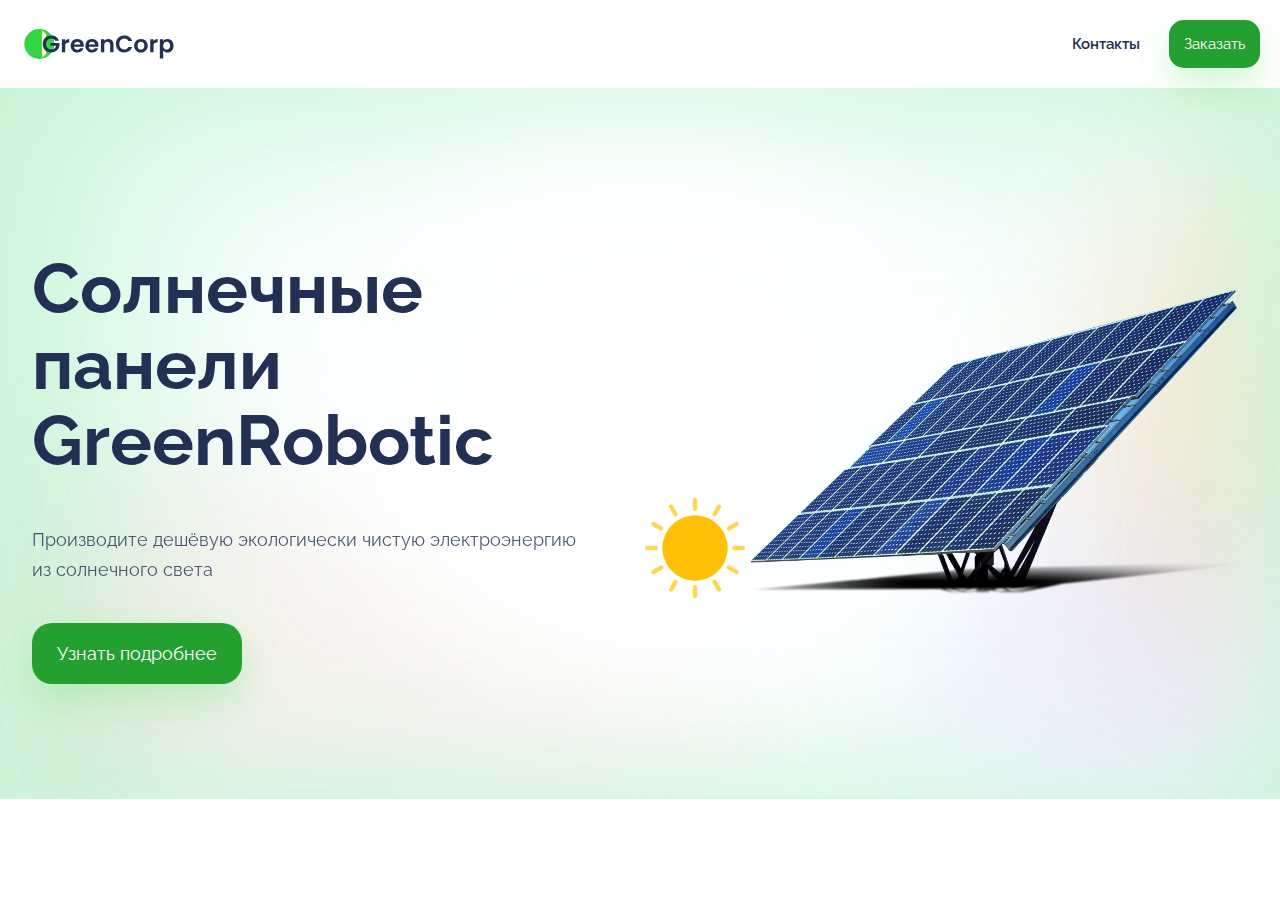
==== index.html @ 7b823dea "Добавил шапку и первую секцию" ====
<html>

<head>
  <title>Солнечные батареи GreenCorp</title>
  <link rel="stylesheet" href="main.css">
  <link href="https://fonts.googleapis.com/css2?family=Raleway :wght@100 ; 300 ; 400 ; 500; 600; 700 ; 800&display=swap"
    rel="stylesheet">
</head>

<body>
  <header>
    <img class="header__logo" src="img/src/logo.svg">
    <div class="header__controls">
      <a href="#contacts">Контакты</a>
      <button>Заказать</button>
    </div>
  </header>
  <section class="about">
    <div class="about__info">
      <h1>Солнечные панели GreenRobotic</h1>
      <p>Производите дешёвую экологически чистую электроэнергию из солнечного света</p>
      <Button>Узнать подробнее</Button>
    </div>
    <div class="about__images">
      <img class="about__sun-image" src="img/sun.png">
      <img class="about__image" src="img/solar-panel.png">
    </div>
  </section>
</body>

</html>
---- main.css ----
body {
	font-family: 'Raleway', sans-serif;
	color: #213053;
	margin: 0;

}
header {
	display: flex;
	justify-content: space-between;
	align-items: center;
	padding: 20px;
}

.header__logo {
	height: 30px;
}

a {
text-decoration: none;
color: #213053;
}
header a {
	font-size: 15px;
	font-weight: 600;
	margin-right: 25px;
}

button {
	font-family: 'Raleway', sans-serif;
	font-size: 15px;
	color: #fff;
	background-color: #23a030;
	border: none;
	border-radius: 15px;
	cursor: pointer;
	box-shadow: 0 16px 36px rgb(52 213 68 / 22%);
	padding: 15px;
}

.about__image {
width: 500px;
}
.about__sun-image {
	width: 100px;
	height: 100px;
}

.about {
	display: flex;
	justify-content: space-around;
	align-items: center;
	padding-top: 115px;
	padding-bottom: 115px;
}
.about h1 {
	font-size: 70px;
	line-height: 76px;
}

.about p{
	font-size: 18px;
	line-height: 30px;
	opacity: 0.8;
}
.about button {
	font-size: 18px;
	border-radius: 20px;
	margin-top: 20px;
	padding-top: 20px;
	padding-bottom: 20px;
	padding-left: 25px;
	padding-right: 25px;
}

.about__info {
	max-width: 550px;
}

.about {
	background: url('img/back.png') no-repeat;
	background-position: center;
	background-size: cover;
}
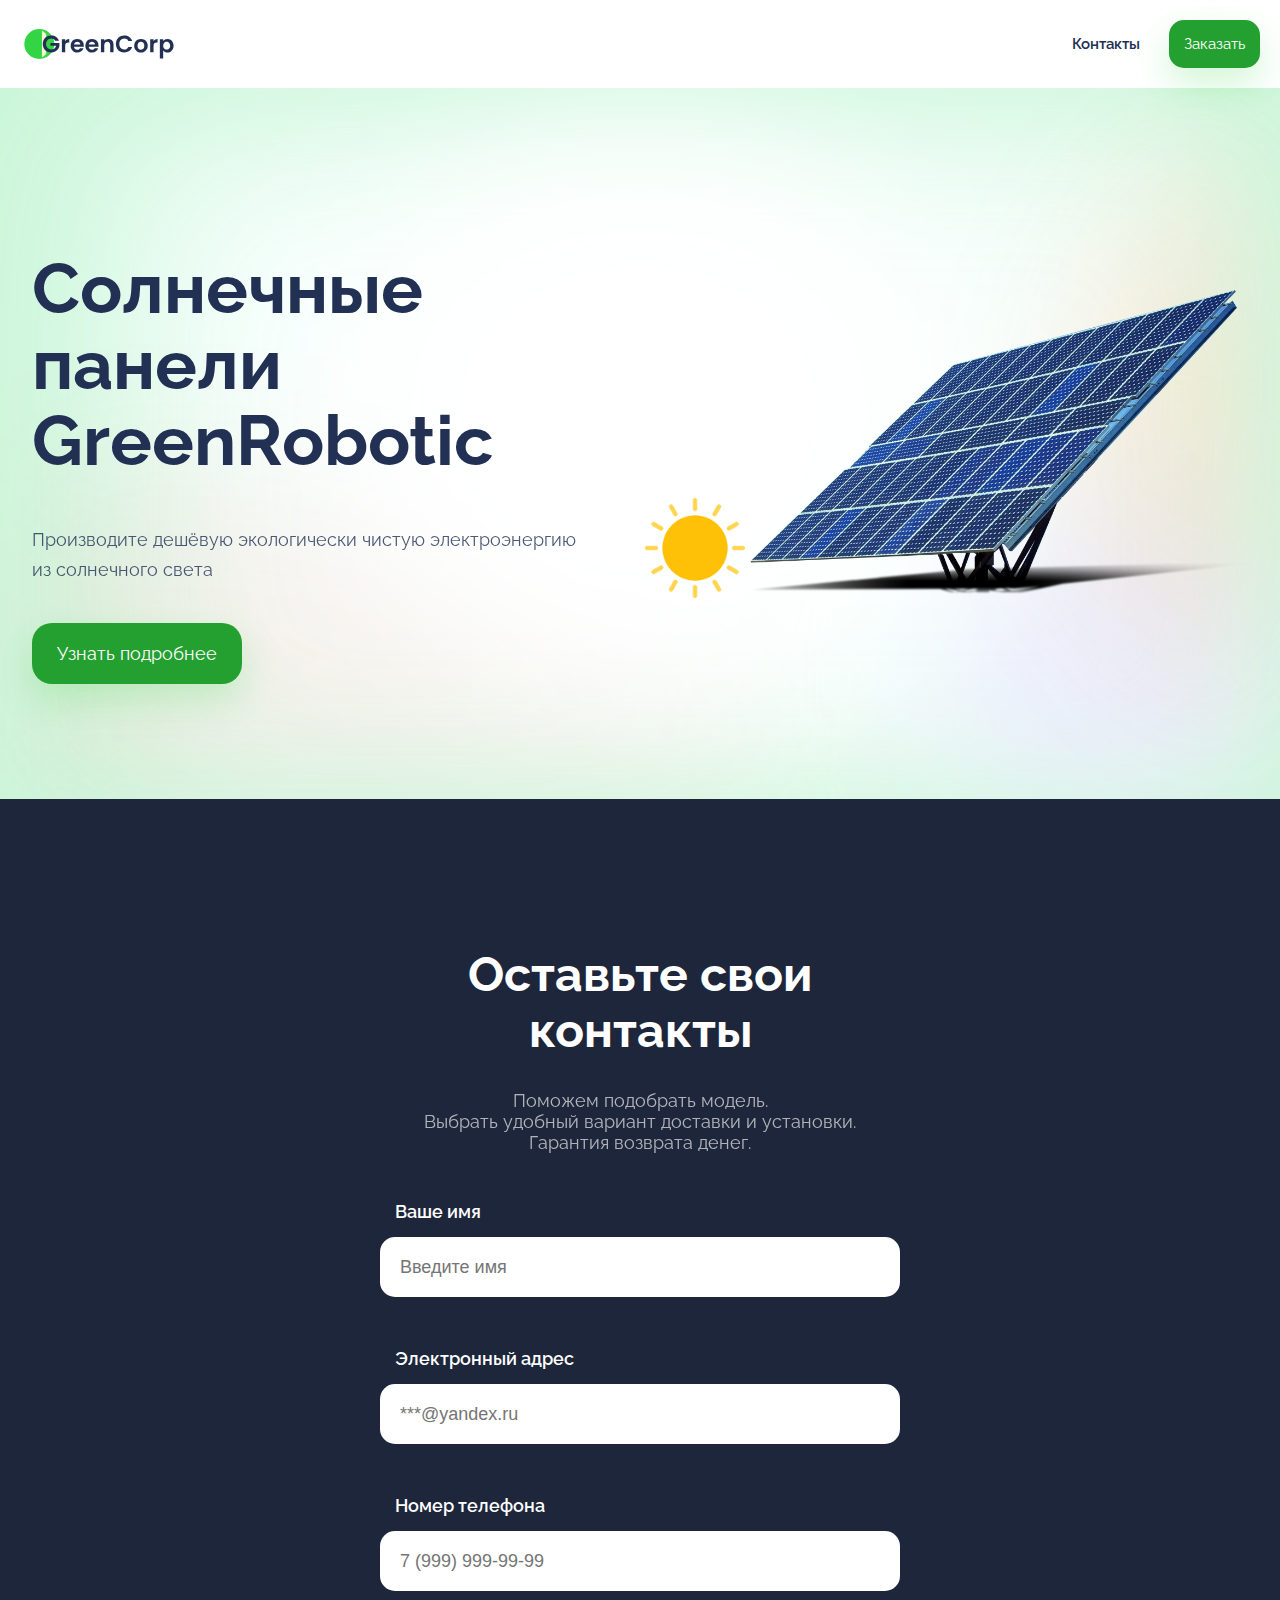
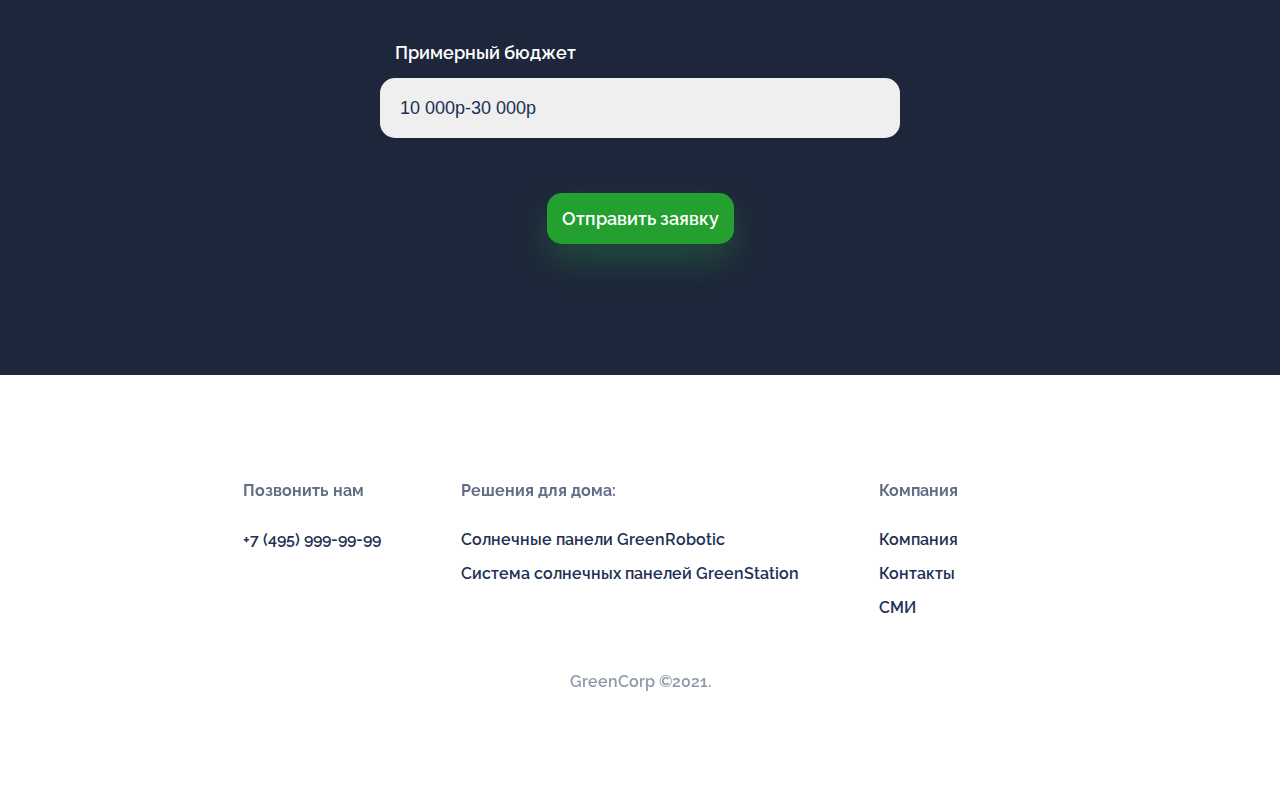
==== commit a03dc4c5: "Вторая версия проекта" ====
--- a/index.html
+++ b/index.html
@@ -26,6 +26,66 @@
       <img class="about__image" src="img/solar-panel.png">
     </div>
   </section>
+  <section class="form">
+    <div class="form__container">
+      <h1>Оставьте свои контакты</h1>
+      <p>
+        Поможем подобрать модель.
+        <br>
+        Выбрать удобный вариант доставки и установки.
+        <br>
+        Гарантия возврата денег.
+      </p>
+      <form>
+        <div class="form__group">
+          <label for="name">Ваше имя</label>
+          <input type="text" placeholder="Введите имя" id="name">
+          <p></p>
+          <label for="email">Электронный адрес</label>
+          <input type="email" placeholder="***@yandex.ru" id="email">
+          <p></p>
+          <label for="phone">Номер телефона</label>
+          <input type="tel" placeholder="7 (999) 999-99-99" id="phone">
+          <p></p>
+          <label for="budget">Примерный бюджет</label>
+          <select id="budget">
+            <option value="10-30">10 000р-30 000р</option>
+            <option value="30-60">30 000р-60 000р</option>
+            <option value="60-100">60 000р-100 000р</option>
+            <option value="100+">100 000р</option>
+          </select>
+        </div>
+        <button type="submit" class="form__submit">Отправить заявку</button>
+      </form>
+    </div>
+  </section>
 </body>
-
+<footer>
+  <div class="footer__container">
+    <div class="footer__group">
+      <h3>Позвонить нам</h3>
+      <div class="footer__links">
+        <a href="tel:74959999999">+7 (495) 999-99-99</a>
+      </div>
+    </div>
+    <div class="footer__group">
+      <h3>Решения для дома:</h3>
+      <div class="footer__links">
+        <a href="#">Солнечные панели GreenRobotic</a>
+        <a href="#">Система солнечных панелей GreenStation</a>
+      </div>
+    </div>
+    <div class="footer__group">
+      <h3>Компания</h3>
+      <div class="footer__links">
+        <a href="#">Компания</a>
+        <a href="#">Контакты</a>
+        <a href="#">СМИ</a>
+      </div>
+    </div>
+ </div>
+  <div class="footer__copyright">
+    <p>GreenCorp ©2021.</p>
+  </div>
+</footer>
 </html>--- a/main.css
+++ b/main.css
@@ -4,6 +4,7 @@
 	margin: 0;
 
 }
+
 header {
 	display: flex;
 	justify-content: space-between;
@@ -16,9 +17,10 @@
 }
 
 a {
-text-decoration: none;
-color: #213053;
+	text-decoration: none;
+	color: #213053;
 }
+
 header a {
 	font-size: 15px;
 	font-weight: 600;
@@ -36,10 +38,15 @@
 	box-shadow: 0 16px 36px rgb(52 213 68 / 22%);
 	padding: 15px;
 }
+button:hover{
+	background-color: #f6980c;
+	box-shadow: 0 16px 36px rgba(246 152 12/20%);
+	transition: background-color 0.3s ease-in;
+}
+.about__image {
+	width: 500px;
+}
 
-.about__image {
-width: 500px;
-}
 .about__sun-image {
 	width: 100px;
 	height: 100px;
@@ -52,16 +59,18 @@
 	padding-top: 115px;
 	padding-bottom: 115px;
 }
+
 .about h1 {
 	font-size: 70px;
 	line-height: 76px;
 }
 
-.about p{
+.about p {
 	font-size: 18px;
 	line-height: 30px;
 	opacity: 0.8;
 }
+
 .about button {
 	font-size: 18px;
 	border-radius: 20px;
@@ -80,4 +89,110 @@
 	background: url('img/back.png') no-repeat;
 	background-position: center;
 	background-size: cover;
-}+}
+
+.form__container {
+	width: 550px;
+}
+
+.form {
+	display: flex;
+	align-items: center;
+	flex-direction: row;
+	justify-content: center;
+	background-color: #1D263A;
+	color: #fff;
+	padding-top: 115px;
+	padding-bottom: 115px;
+	text-align: center;
+}
+
+.form h1 {
+	font-size: 48px;
+}
+
+.form p {
+	font-size: 18px;
+	opacity: 0.65;
+}
+
+.form__group {
+	display: flex;
+	flex-direction: column;
+	text-align: left;
+	font-size: 18px;
+	font-weight: 600;
+	padding: 15px;
+}
+
+.form label {
+	font-size: 18px;
+	font-weight: 600;
+	margin: 15px;
+}
+
+.form input {
+	font-size: 18px;
+	color: #213053;
+	height: 60px;
+	padding: 0px 20px 0px 20px;
+	border-radius: 15px;
+	border: none;
+}
+
+.form select {
+	font-size: 18px;
+	color: #213053;
+	height: 60px;
+	padding: 0px 20px 0px 20px;
+	border-radius: 15px;
+	border: none;
+}
+
+.form__submit {
+	font-size: 18px;
+	font-weight: 600;
+	margin-top: 40px;
+}
+
+select {
+	appearance: none;
+}
+
+input {
+	outline: none;
+}
+
+footer{
+	padding:90 20 90 20;
+	font-size: 16px;
+	font-weight: 600;
+}
+
+.footer__container{
+	display: flex;
+	justify-content: center;
+}
+.footer__copyright{
+	margin-top: 40px;
+	text-align: center;
+	opacity: 0.5;
+}
+
+.footer__group{
+	margin-right: 80px;
+}
+
+.footer__group h3{
+	font-size: 16px;
+	opacity: 0.7;
+	margin-bottom: 30px;
+}
+.footer__links{
+	display: flex;
+	flex-direction: column;
+}
+
+.footer__links a{
+	margin-bottom: 15px;
+}
